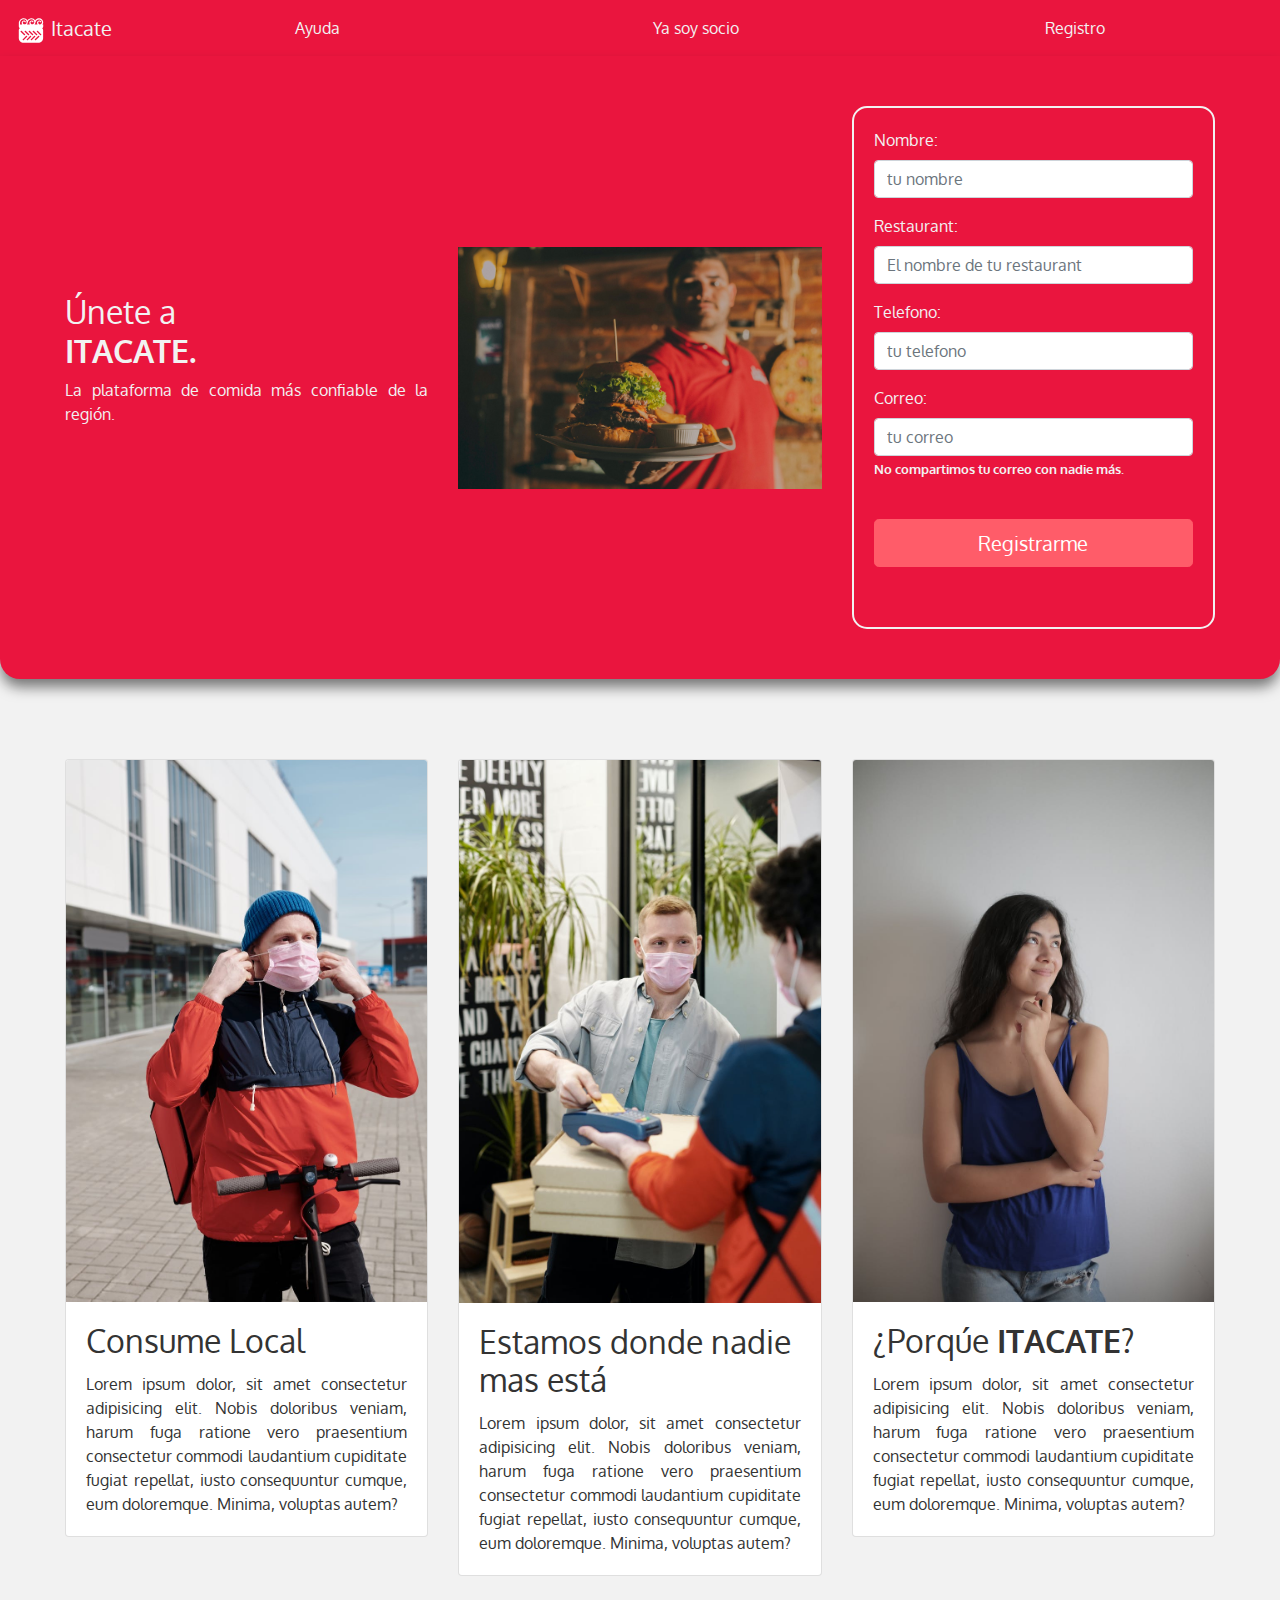
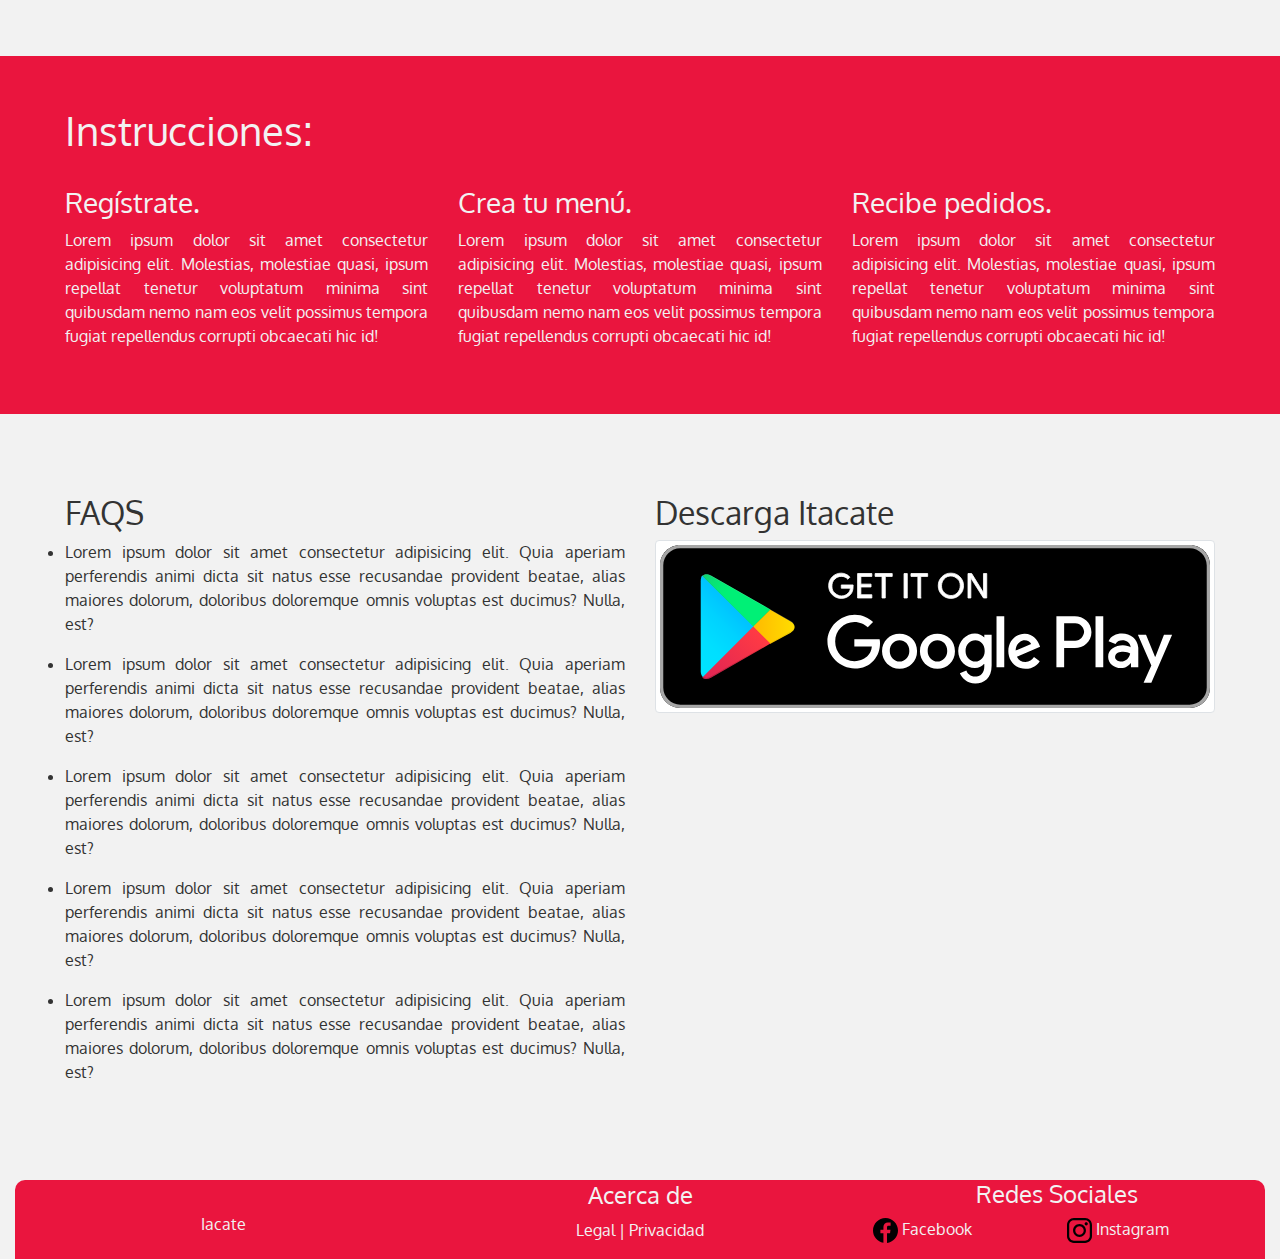
==== index.html @ 1878cca2 "primer commit" ====
<!DOCTYPE html>
<html lang="en">

<head>
    <meta charset="UTF-8" />
    <meta name="viewport" content="width=device-width, initial-scale=1, shrink-to-fit=no" />
    <title>Itacate Socio</title>
    <link rel="stylesheet" href="/css/master.css" />
    <link rel="shortcut icon" href="/assets/ico/favicon.png" type="image/x-icon" />
    <link href="https://fonts.googleapis.com/css2?family=Oxygen&display=swap" rel="stylesheet" />
    <link rel="stylesheet" href="./libs/bootstrap.min.css" />
</head>

<body>
    <div class="container-fluid">
        <header class="header row">
            <nav class="navbar navbar-expand-lg">
                <picture class="logo navbar-brand">
                    <img src="./assets/ico/itacate-18.svg" alt="" width="30">
                    Itacate </picture>
                <button class="navbar-toggler" type="button" data-toggle="collapse" data-target="#navbarNav"
                    aria-controls="navbarNav" aria-expanded="false" aria-label="Toggle navigation">
                    <img src="./assets/ico/itacate-18.svg" alt="" width="50" height="50" class="navbar-toggler-icon" />
                </button>
                <div class="collapse navbar-collapse" id="navbarNav">
                    <ul class="menu navbar-nav">
                        <li class="nav-item"><a class="nav-link" href="#instruccion"> Ayuda </a></li>
                        <li class="nav-item">
                            <a class="nav-link" href="./pages/login.html"> Ya soy socio </a>
                        </li>
                        <li class="nav-item">
                            <a class="nav-link" href="#registro"> Registro </a>
                        </li>
                    </ul>
                </div>
            </nav>
        </header>
        <section class="section somos row">
            <!-- <span> <img src="./assets/ico/itacate-01.svg" alt="" height="10"> </span>
            <div class="w-100"></div> -->
            <article class="unete col-12 col-lg-4">
                <h2 class="unete_titlulo">
                    Únete a <br />
                    <strong>ITACATE.</strong>
                </h2>
                <p>La plataforma de comida más confiable de la región.</p>
            </article>
            <picture class="hero col-12 col-lg-4">
                <img src="./assets/img/restaurant-hero.jpeg" alt="" class="img-fluid" />
            </picture>
            <article class="registro col-12 col-lg-4" id="registro">
                <form action="./register.php" method="POST">
                    <div class="form-group">
                        <label for="">Nombre:</label>
                        <input class="form-control" type="text" name="" id="" placeholder="tu nombre" required />
                    </div>
                    <div class="form-group">
                        <label for="">Restaurant:</label>
                        <input class="form-control" type="text" name="" id="" placeholder="El nombre de tu restaurant"
                            required />
                    </div>
                    <div class="form-group">
                        <label for="">Telefono:</label>
                        <input class="form-control" type="number" name="" id="" placeholder="tu telefono" required />
                    </div>
                    <div class="form-group">
                        <label for="">Correo: </label>
                        <input class="form-control" type="email" name="" id="" placeholder="tu correo" required />
                        <small id="emailHelp" class="form-text"> <strong>No compartimos tu correo con nadie
                                más.</strong></small>
                    </div>
                    <div class="form-group">
                        <button class="btn btn-primary btn-lg btn-block btn-rounded my-4 waves-effect z-depth-0">
                            Registrarme
                        </button>
                    </div>
                </form>
            </article>
        </section>
        <section class="row info" id="info">
            <article class="col-12 col-lg-4 infoW">
                <div class="card info-card">
                    <img src="./assets/img/consume.jpeg" alt="" class="infoImg img-fluid card-img-top" />
                    <div class="card-body">
                        <h2 class="card-title">Consume Local</h2>
                        <p class="card-text">
                            Lorem ipsum dolor, sit amet consectetur adipisicing elit. Nobis
                            doloribus veniam, harum fuga ratione vero praesentium
                            consectetur commodi laudantium cupiditate fugiat repellat, iusto
                            consequuntur cumque, eum doloremque. Minima, voluptas autem?
                        </p>
                    </div>
                </div>
            </article>

            <article class="col-12 col-lg-4 infoW">
                <div class="card info-card">
                    <img src="./assets/img/repartidor.jpeg" alt="" class="infoImg img-fluid card-img-top" />
                    <div class="card-body">
                        <h2 class="card-title">Estamos donde nadie mas está</h2>
                        <p class="card-text">
                            Lorem ipsum dolor, sit amet consectetur adipisicing elit. Nobis
                            doloribus veniam, harum fuga ratione vero praesentium
                            consectetur commodi laudantium cupiditate fugiat repellat, iusto
                            consequuntur cumque, eum doloremque. Minima, voluptas autem?
                        </p>
                    </div>
                </div>
            </article>

            <article class="col-12 col-lg-4 infoW">
                <div class="card info-card">
                    <img src="./assets/img/pensando.jpeg" alt="" class="infoImg img-fluid card-img-top" />
                    <div class="card-body">
                        <h2 class="card-title">¿Porqúe <strong>ITACATE</strong>?</h2>
                        <p class="card-text">
                            Lorem ipsum dolor, sit amet consectetur adipisicing elit. Nobis
                            doloribus veniam, harum fuga ratione vero praesentium
                            consectetur commodi laudantium cupiditate fugiat repellat, iusto
                            consequuntur cumque, eum doloremque. Minima, voluptas autem?
                        </p>
                    </div>
                </div>
            </article>
        </section>
        <section class="row section" id="instruccion">
            <div class="col-12">
                <h1>Instrucciones: </h1>
            </div>
            <div class="h-100"></div>
            <article class="col-12 col-lg-4">
                <img src="" alt="" />
                <h3>Regístrate.</h3>
                <p>Lorem ipsum dolor sit amet consectetur adipisicing elit. Molestias, molestiae quasi, ipsum repellat
                    tenetur voluptatum minima sint quibusdam nemo nam eos velit possimus tempora fugiat repellendus
                    corrupti obcaecati hic id!</p>
            </article>
            <article class="col-12 col-lg-4">
                <img src="" alt="" />
                <h3>Crea tu menú.</h3>
                <p>Lorem ipsum dolor sit amet consectetur adipisicing elit. Molestias, molestiae quasi, ipsum repellat
                    tenetur voluptatum minima sint quibusdam nemo nam eos velit possimus tempora fugiat repellendus
                    corrupti obcaecati hic id!</p>
            </article>
            <article class="col-12 col-lg-4">
                <img src="" alt="" />
                <h3>Recibe pedidos.</h3>
                <p>Lorem ipsum dolor sit amet consectetur adipisicing elit. Molestias, molestiae quasi, ipsum repellat
                    tenetur voluptatum minima sint quibusdam nemo nam eos velit possimus tempora fugiat repellendus
                    corrupti obcaecati hic id!</p>
            </article>
        </section>
        <section class="row section">
            <article class="col-12 col-lg-6">
                <h2>FAQS</h2>
                <ul>
                    <li>
                        <p>Lorem ipsum dolor sit amet consectetur adipisicing elit. Quia aperiam perferendis animi
                            dicta sit natus esse recusandae provident beatae, alias maiores dolorum, doloribus
                            doloremque omnis voluptas est ducimus? Nulla, est?</p>
                    </li>
                    <li>
                        <p>Lorem ipsum dolor sit amet consectetur adipisicing elit. Quia aperiam perferendis animi
                            dicta sit natus esse recusandae provident beatae, alias maiores dolorum, doloribus
                            doloremque omnis voluptas est ducimus? Nulla, est?</p>
                    </li>
                    <li>
                        <p>Lorem ipsum dolor sit amet consectetur adipisicing elit. Quia aperiam perferendis animi
                            dicta sit natus esse recusandae provident beatae, alias maiores dolorum, doloribus
                            doloremque omnis voluptas est ducimus? Nulla, est?</p>
                    </li>
                    <li>
                        <p>Lorem ipsum dolor sit amet consectetur adipisicing elit. Quia aperiam perferendis animi
                            dicta sit natus esse recusandae provident beatae, alias maiores dolorum, doloribus
                            doloremque omnis voluptas est ducimus? Nulla, est?</p>
                    </li>
                    <li>
                        <p>Lorem ipsum dolor sit amet consectetur adipisicing elit. Quia aperiam perferendis animi
                            dicta sit natus esse recusandae provident beatae, alias maiores dolorum, doloribus
                            doloremque omnis voluptas est ducimus? Nulla, est?</p>
                    </li>
                </ul>
            </article>
            <article class="col-12 col-lg-6">
                <h2>Descarga Itacate</h2>
                <img src="./assets/ico/google-play-badge.svg" alt="" class="img-thumbnail" />
            </article>
        </section>
        <footer class="footer row page-footer align-content-lg-center">
            <div class="col-12 col-lg-4 logo-footer">
                <picture>
                    <img src="" alt="" />
                    <p>Iacate</p>
                </picture>
            </div>
            <div class="col-12 col-lg-4 acerca">
                <h4>Acerca de</h4>
                <p><a href="">Legal</a> | <a href="">Privacidad</a></p>
            </div>
            <div class="col-12 col-lg-4 social">
                <h4>Redes Sociales</h4>
                <ul>
                    <li>
                        <a href="#"><img src="./assets/ico/fabeook.svg" alt="" width="25" height="25" />
                            Facebook
                        </a>
                    </li>
                    <li>
                        <a href="#"><img src="./assets/ico/instagram.svg" alt="" width="25" height="25" />
                            Instagram
                        </a>
                    </li>
                </ul>
            </div>
        </footer>
    </div>
    <script src="./libs/jquery-3.5.1.min.js"></script>
    <script src="./libs/bootstrap.min.js"></script>
</body>

</html>
---- css/master.css ----
* {
  margin: 0;
  padding: 0;
  box-sizing: border-box;
  -moz-box-sizing: border-box;
  -webkit-box-sizing: border-box;
}

body {
  background: #f2f2f2 !important;
  color: #333333 !important;
  font-size: 2rem;
  font-family: "Oxygen", sans-serif !important;
}

p {
  text-align: justify;
}

a {
  text-decoration: none;
  color: #f2f2f2;
}

.header {
  height: 20%;
  background: #ea153e;
  color: #f2f2f2;
  display: flex;
  flex-direction: row;
  align-items: center;
  justify-content: space-around;
}

.navbar {
  width: 100% !important;
  height: 100%;
}

.menu {
  width: 100%;
  height: auto;
  color: #f2f2f2;
  background: #ea153e;
}

.menu li {
  margin: 0 10px;
  width: 100%;
  height: 100%;
}

.menu li a {
  width: 100%;
  height: 100%;
  text-decoration: none;
  color: #f2f2f2;
  display: flex;
  flex-direction: column;
  align-items: center;
  justify-content: center;
}

.menu li a:hover {
  background: #ff5c69;
}

section {
  height: 100%;
  margin: 30px 0;
  padding: 50px;
}

section:nth-child(even) {
  background: #ea153e;
  color: #f2f2f2;
}

.somos {
  display: flex;
  height: 150%;
  flex-direction: row;
  align-items: center;
  justify-content: space-around;
  margin-top: 0;
  border-radius: 0 0 20px 20px;
  -webkit-box-shadow: 0px 9px 14px -1px rgba(0, 0, 0, 0.52);
  -moz-box-shadow: 0px 9px 14px -1px rgba(0, 0, 0, 0.52);
  box-shadow: 0px 9px 14px -1px rgba(0, 0, 0, 0.52);
}

.somos article form {
  border: 2px solid #f2f2f2;
  padding: 20px;
  border-radius: 15px;
  display: flex;
  flex-direction: column;
  align-items: center;
  justify-content: center;
  color: #f2f2f2;
}


.somos article form .form-group {
  width: 100% !important;
}

small {
  color: none;
  color: #f2f2f2 !important;
}

.hero img {
  width: 100%;
  height: auto;
}

.btn-primary {
  background: #ff5c69 !important;
  border-color: #ff5c69 !important;
}

.footer {
  width: 100%;
  margin: 0;
  background: #ea153e;
  color: #f2f2f2;
  border-radius: 10px 10px 0 0;
  margin: 0 !important;
  align-items: center;
  justify-content: center;
}

.logo-footer {
  width: 100%;
  height: 100%;
  display: flex;
  flex-direction: row;
  align-items: center;
  justify-content: space-evenly;
}

.acerca {
  height: 100%;
  display: flex;
  flex-direction: column;
  justify-content: space-evenly;
}

.acerca h4 {
  width: 100%;
  text-align: center;
}

.acerca p {
  width: 100%;
  text-align: center;
}

.acerca p a {
  text-decoration: none;
  color: #f2f2f2;
}

.acerca p a:hover {
  border-bottom: 1px solid #f2f2f2;
}

.social {
  height: 100%;
  display: flex;
  flex-direction: column;
  justify-content: space-evenly;
}

.social h4 {
  width: 100%;
  text-align: center;
}

.social ul {
  list-style: none;
  display: flex;
  flex-direction: row;
  align-items: center;
  justify-content: center;
}

.social ul li {
  margin: 0 10px;
  width: 100%;
  height: 100%;
}

.social ul li a {
  width: 100%;
  height: 100%;
  text-decoration: none;
  color: #f2f2f2;
}
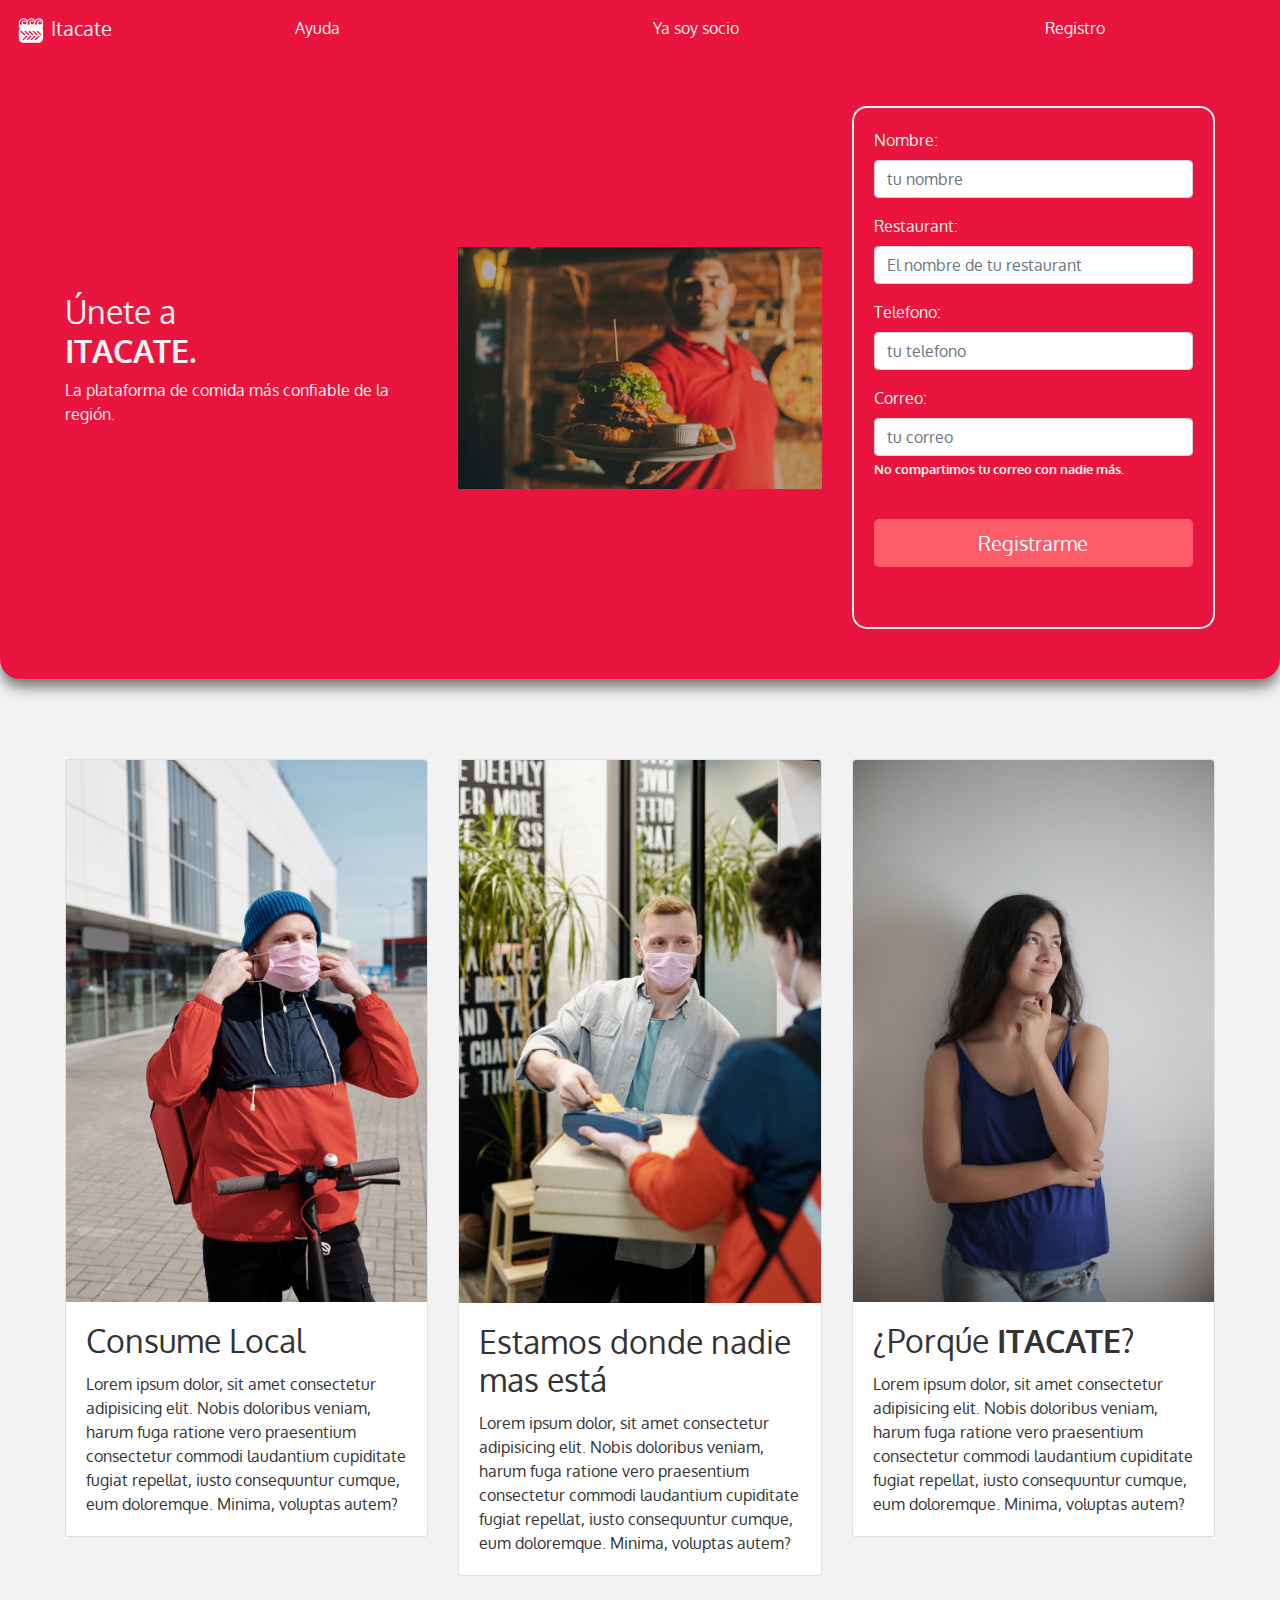
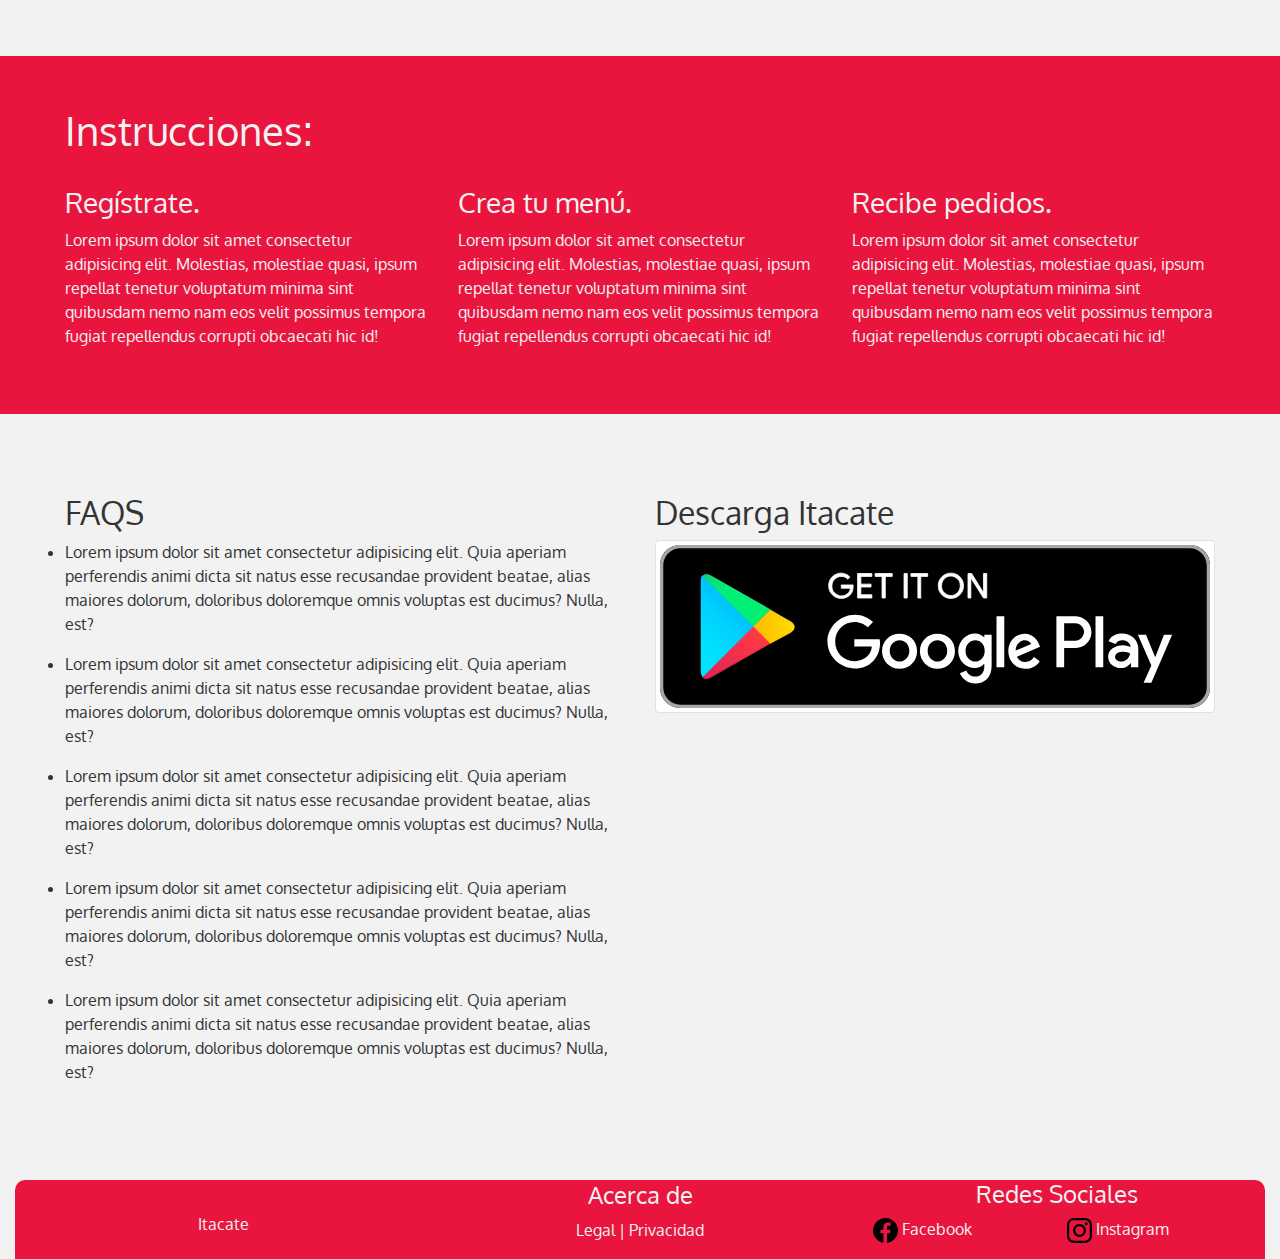
==== commit ab1a5d55: "Agregando las paginas necesarias" ====
--- a/index.html
+++ b/index.html
@@ -1,221 +1,221 @@
-<!DOCTYPE html>
-<html lang="en">
-
-<head>
-    <meta charset="UTF-8" />
-    <meta name="viewport" content="width=device-width, initial-scale=1, shrink-to-fit=no" />
-    <title>Itacate Socio</title>
-    <link rel="stylesheet" href="/css/master.css" />
-    <link rel="shortcut icon" href="/assets/ico/favicon.png" type="image/x-icon" />
-    <link href="https://fonts.googleapis.com/css2?family=Oxygen&display=swap" rel="stylesheet" />
-    <link rel="stylesheet" href="./libs/bootstrap.min.css" />
-</head>
-
-<body>
-    <div class="container-fluid">
-        <header class="header row">
-            <nav class="navbar navbar-expand-lg">
-                <picture class="logo navbar-brand">
-                    <img src="./assets/ico/itacate-18.svg" alt="" width="30">
-                    Itacate </picture>
-                <button class="navbar-toggler" type="button" data-toggle="collapse" data-target="#navbarNav"
-                    aria-controls="navbarNav" aria-expanded="false" aria-label="Toggle navigation">
-                    <img src="./assets/ico/itacate-18.svg" alt="" width="50" height="50" class="navbar-toggler-icon" />
-                </button>
-                <div class="collapse navbar-collapse" id="navbarNav">
-                    <ul class="menu navbar-nav">
-                        <li class="nav-item"><a class="nav-link" href="#instruccion"> Ayuda </a></li>
-                        <li class="nav-item">
-                            <a class="nav-link" href="./pages/login.html"> Ya soy socio </a>
-                        </li>
-                        <li class="nav-item">
-                            <a class="nav-link" href="#registro"> Registro </a>
-                        </li>
-                    </ul>
-                </div>
-            </nav>
-        </header>
-        <section class="section somos row">
-            <!-- <span> <img src="./assets/ico/itacate-01.svg" alt="" height="10"> </span>
-            <div class="w-100"></div> -->
-            <article class="unete col-12 col-lg-4">
-                <h2 class="unete_titlulo">
-                    Únete a <br />
-                    <strong>ITACATE.</strong>
-                </h2>
-                <p>La plataforma de comida más confiable de la región.</p>
-            </article>
-            <picture class="hero col-12 col-lg-4">
-                <img src="./assets/img/restaurant-hero.jpeg" alt="" class="img-fluid" />
-            </picture>
-            <article class="registro col-12 col-lg-4" id="registro">
-                <form action="./register.php" method="POST">
-                    <div class="form-group">
-                        <label for="">Nombre:</label>
-                        <input class="form-control" type="text" name="" id="" placeholder="tu nombre" required />
-                    </div>
-                    <div class="form-group">
-                        <label for="">Restaurant:</label>
-                        <input class="form-control" type="text" name="" id="" placeholder="El nombre de tu restaurant"
-                            required />
-                    </div>
-                    <div class="form-group">
-                        <label for="">Telefono:</label>
-                        <input class="form-control" type="number" name="" id="" placeholder="tu telefono" required />
-                    </div>
-                    <div class="form-group">
-                        <label for="">Correo: </label>
-                        <input class="form-control" type="email" name="" id="" placeholder="tu correo" required />
-                        <small id="emailHelp" class="form-text"> <strong>No compartimos tu correo con nadie
-                                más.</strong></small>
-                    </div>
-                    <div class="form-group">
-                        <button class="btn btn-primary btn-lg btn-block btn-rounded my-4 waves-effect z-depth-0">
-                            Registrarme
-                        </button>
-                    </div>
-                </form>
-            </article>
-        </section>
-        <section class="row info" id="info">
-            <article class="col-12 col-lg-4 infoW">
-                <div class="card info-card">
-                    <img src="./assets/img/consume.jpeg" alt="" class="infoImg img-fluid card-img-top" />
-                    <div class="card-body">
-                        <h2 class="card-title">Consume Local</h2>
-                        <p class="card-text">
-                            Lorem ipsum dolor, sit amet consectetur adipisicing elit. Nobis
-                            doloribus veniam, harum fuga ratione vero praesentium
-                            consectetur commodi laudantium cupiditate fugiat repellat, iusto
-                            consequuntur cumque, eum doloremque. Minima, voluptas autem?
-                        </p>
-                    </div>
-                </div>
-            </article>
-
-            <article class="col-12 col-lg-4 infoW">
-                <div class="card info-card">
-                    <img src="./assets/img/repartidor.jpeg" alt="" class="infoImg img-fluid card-img-top" />
-                    <div class="card-body">
-                        <h2 class="card-title">Estamos donde nadie mas está</h2>
-                        <p class="card-text">
-                            Lorem ipsum dolor, sit amet consectetur adipisicing elit. Nobis
-                            doloribus veniam, harum fuga ratione vero praesentium
-                            consectetur commodi laudantium cupiditate fugiat repellat, iusto
-                            consequuntur cumque, eum doloremque. Minima, voluptas autem?
-                        </p>
-                    </div>
-                </div>
-            </article>
-
-            <article class="col-12 col-lg-4 infoW">
-                <div class="card info-card">
-                    <img src="./assets/img/pensando.jpeg" alt="" class="infoImg img-fluid card-img-top" />
-                    <div class="card-body">
-                        <h2 class="card-title">¿Porqúe <strong>ITACATE</strong>?</h2>
-                        <p class="card-text">
-                            Lorem ipsum dolor, sit amet consectetur adipisicing elit. Nobis
-                            doloribus veniam, harum fuga ratione vero praesentium
-                            consectetur commodi laudantium cupiditate fugiat repellat, iusto
-                            consequuntur cumque, eum doloremque. Minima, voluptas autem?
-                        </p>
-                    </div>
-                </div>
-            </article>
-        </section>
-        <section class="row section" id="instruccion">
-            <div class="col-12">
-                <h1>Instrucciones: </h1>
-            </div>
-            <div class="h-100"></div>
-            <article class="col-12 col-lg-4">
-                <img src="" alt="" />
-                <h3>Regístrate.</h3>
-                <p>Lorem ipsum dolor sit amet consectetur adipisicing elit. Molestias, molestiae quasi, ipsum repellat
-                    tenetur voluptatum minima sint quibusdam nemo nam eos velit possimus tempora fugiat repellendus
-                    corrupti obcaecati hic id!</p>
-            </article>
-            <article class="col-12 col-lg-4">
-                <img src="" alt="" />
-                <h3>Crea tu menú.</h3>
-                <p>Lorem ipsum dolor sit amet consectetur adipisicing elit. Molestias, molestiae quasi, ipsum repellat
-                    tenetur voluptatum minima sint quibusdam nemo nam eos velit possimus tempora fugiat repellendus
-                    corrupti obcaecati hic id!</p>
-            </article>
-            <article class="col-12 col-lg-4">
-                <img src="" alt="" />
-                <h3>Recibe pedidos.</h3>
-                <p>Lorem ipsum dolor sit amet consectetur adipisicing elit. Molestias, molestiae quasi, ipsum repellat
-                    tenetur voluptatum minima sint quibusdam nemo nam eos velit possimus tempora fugiat repellendus
-                    corrupti obcaecati hic id!</p>
-            </article>
-        </section>
-        <section class="row section">
-            <article class="col-12 col-lg-6">
-                <h2>FAQS</h2>
-                <ul>
-                    <li>
-                        <p>Lorem ipsum dolor sit amet consectetur adipisicing elit. Quia aperiam perferendis animi
-                            dicta sit natus esse recusandae provident beatae, alias maiores dolorum, doloribus
-                            doloremque omnis voluptas est ducimus? Nulla, est?</p>
-                    </li>
-                    <li>
-                        <p>Lorem ipsum dolor sit amet consectetur adipisicing elit. Quia aperiam perferendis animi
-                            dicta sit natus esse recusandae provident beatae, alias maiores dolorum, doloribus
-                            doloremque omnis voluptas est ducimus? Nulla, est?</p>
-                    </li>
-                    <li>
-                        <p>Lorem ipsum dolor sit amet consectetur adipisicing elit. Quia aperiam perferendis animi
-                            dicta sit natus esse recusandae provident beatae, alias maiores dolorum, doloribus
-                            doloremque omnis voluptas est ducimus? Nulla, est?</p>
-                    </li>
-                    <li>
-                        <p>Lorem ipsum dolor sit amet consectetur adipisicing elit. Quia aperiam perferendis animi
-                            dicta sit natus esse recusandae provident beatae, alias maiores dolorum, doloribus
-                            doloremque omnis voluptas est ducimus? Nulla, est?</p>
-                    </li>
-                    <li>
-                        <p>Lorem ipsum dolor sit amet consectetur adipisicing elit. Quia aperiam perferendis animi
-                            dicta sit natus esse recusandae provident beatae, alias maiores dolorum, doloribus
-                            doloremque omnis voluptas est ducimus? Nulla, est?</p>
-                    </li>
-                </ul>
-            </article>
-            <article class="col-12 col-lg-6">
-                <h2>Descarga Itacate</h2>
-                <img src="./assets/ico/google-play-badge.svg" alt="" class="img-thumbnail" />
-            </article>
-        </section>
-        <footer class="footer row page-footer align-content-lg-center">
-            <div class="col-12 col-lg-4 logo-footer">
-                <picture>
-                    <img src="" alt="" />
-                    <p>Iacate</p>
-                </picture>
-            </div>
-            <div class="col-12 col-lg-4 acerca">
-                <h4>Acerca de</h4>
-                <p><a href="">Legal</a> | <a href="">Privacidad</a></p>
-            </div>
-            <div class="col-12 col-lg-4 social">
-                <h4>Redes Sociales</h4>
-                <ul>
-                    <li>
-                        <a href="#"><img src="./assets/ico/fabeook.svg" alt="" width="25" height="25" />
-                            Facebook
-                        </a>
-                    </li>
-                    <li>
-                        <a href="#"><img src="./assets/ico/instagram.svg" alt="" width="25" height="25" />
-                            Instagram
-                        </a>
-                    </li>
-                </ul>
-            </div>
-        </footer>
-    </div>
-    <script src="./libs/jquery-3.5.1.min.js"></script>
-    <script src="./libs/bootstrap.min.js"></script>
-</body>
-
+<!DOCTYPE html>
+<html lang="en">
+
+<head>
+    <meta charset="UTF-8" />
+    <meta name="viewport" content="width=device-width, initial-scale=1, shrink-to-fit=no" />
+    <title>Itacate Socio</title>
+    <link rel="stylesheet" href="./css/master.css" />
+    <link rel="shortcut icon" href="./assets/ico/favicon.png" type="image/x-icon" />
+    <link href="https://fonts.googleapis.com/css2?family=Oxygen&display=swap" rel="stylesheet" />
+    <link rel="stylesheet" href="./libs/bootstrap.min.css" />
+</head>
+
+<body>
+    <div class="container-fluid">
+        <header class="header row">
+            <nav class="navbar navbar-expand-lg">
+                <picture class="logo navbar-brand">
+                    <img src="./assets/ico/itacate-18.svg" alt="" width="30">
+                    Itacate </picture>
+                <button class="navbar-toggler" type="button" data-toggle="collapse" data-target="#navbarNav"
+                    aria-controls="navbarNav" aria-expanded="false" aria-label="Toggle navigation">
+                    <img src="./assets/ico/itacate-18.svg" alt="" width="50" height="50" class="navbar-toggler-icon" />
+                </button>
+                <div class="collapse navbar-collapse" id="navbarNav">
+                    <ul class="menu navbar-nav">
+                        <li class="nav-item"><a class="nav-link" href="#instruccion"> Ayuda </a></li>
+                        <li class="nav-item">
+                            <a class="nav-link" href="./pages/login.html"> Ya soy socio </a>
+                        </li>
+                        <li class="nav-item">
+                            <a class="nav-link" href="#registro"> Registro </a>
+                        </li>
+                    </ul>
+                </div>
+            </nav>
+        </header>
+        <section class="section somos row">
+            <!-- <span> <img src="./assets/ico/itacate-01.svg" alt="" height="10"> </span>
+            <div class="w-100"></div> -->
+            <article class="unete col-12 col-lg-4">
+                <h2 class="unete_titlulo">
+                    Únete a <br />
+                    <strong>ITACATE.</strong>
+                </h2>
+                <p>La plataforma de comida más confiable de la región.</p>
+            </article>
+            <picture class="hero col-12 col-lg-4">
+                <img src="./assets/img/restaurant-hero.jpeg" alt="" class="img-fluid" />
+            </picture>
+            <article class="registro col-12 col-lg-4" id="registro">
+                <form action="./register.php" method="POST">
+                    <div class="form-group">
+                        <label for="">Nombre:</label>
+                        <input class="form-control" type="text" name="" id="" placeholder="tu nombre" required />
+                    </div>
+                    <div class="form-group">
+                        <label for="">Restaurant:</label>
+                        <input class="form-control" type="text" name="" id="" placeholder="El nombre de tu restaurant"
+                            required />
+                    </div>
+                    <div class="form-group">
+                        <label for="">Telefono:</label>
+                        <input class="form-control" type="number" name="" id="" placeholder="tu telefono" required />
+                    </div>
+                    <div class="form-group">
+                        <label for="">Correo: </label>
+                        <input class="form-control" type="email" name="" id="" placeholder="tu correo" required />
+                        <small id="emailHelp" class="form-text"> <strong>No compartimos tu correo con nadie
+                                más.</strong></small>
+                    </div>
+                    <div class="form-group">
+                        <button class="btn btn-primary btn-lg btn-block btn-rounded my-4 waves-effect z-depth-0">
+                            Registrarme
+                        </button>
+                    </div>
+                </form>
+            </article>
+        </section>
+        <section class="row info" id="info">
+            <article class="col-12 col-lg-4 infoW">
+                <div class="card info-card">
+                    <img src="./assets/img/consume.jpeg" alt="" class="infoImg img-fluid card-img-top" />
+                    <div class="card-body">
+                        <h2 class="card-title">Consume Local</h2>
+                        <p class="card-text">
+                            Lorem ipsum dolor, sit amet consectetur adipisicing elit. Nobis
+                            doloribus veniam, harum fuga ratione vero praesentium
+                            consectetur commodi laudantium cupiditate fugiat repellat, iusto
+                            consequuntur cumque, eum doloremque. Minima, voluptas autem?
+                        </p>
+                    </div>
+                </div>
+            </article>
+
+            <article class="col-12 col-lg-4 infoW">
+                <div class="card info-card">
+                    <img src="./assets/img/repartidor.jpeg" alt="" class="infoImg img-fluid card-img-top" />
+                    <div class="card-body">
+                        <h2 class="card-title">Estamos donde nadie mas está</h2>
+                        <p class="card-text">
+                            Lorem ipsum dolor, sit amet consectetur adipisicing elit. Nobis
+                            doloribus veniam, harum fuga ratione vero praesentium
+                            consectetur commodi laudantium cupiditate fugiat repellat, iusto
+                            consequuntur cumque, eum doloremque. Minima, voluptas autem?
+                        </p>
+                    </div>
+                </div>
+            </article>
+
+            <article class="col-12 col-lg-4 infoW">
+                <div class="card info-card">
+                    <img src="./assets/img/pensando.jpeg" alt="" class="infoImg img-fluid card-img-top" />
+                    <div class="card-body">
+                        <h2 class="card-title">¿Porqúe <strong>ITACATE</strong>?</h2>
+                        <p class="card-text">
+                            Lorem ipsum dolor, sit amet consectetur adipisicing elit. Nobis
+                            doloribus veniam, harum fuga ratione vero praesentium
+                            consectetur commodi laudantium cupiditate fugiat repellat, iusto
+                            consequuntur cumque, eum doloremque. Minima, voluptas autem?
+                        </p>
+                    </div>
+                </div>
+            </article>
+        </section>
+        <section class="row section" id="instruccion">
+            <div class="col-12">
+                <h1>Instrucciones: </h1>
+            </div>
+            <div class="h-100"></div>
+            <article class="col-12 col-lg-4">
+                <img src="" alt="" />
+                <h3>Regístrate.</h3>
+                <p>Lorem ipsum dolor sit amet consectetur adipisicing elit. Molestias, molestiae quasi, ipsum repellat
+                    tenetur voluptatum minima sint quibusdam nemo nam eos velit possimus tempora fugiat repellendus
+                    corrupti obcaecati hic id!</p>
+            </article>
+            <article class="col-12 col-lg-4">
+                <img src="" alt="" />
+                <h3>Crea tu menú.</h3>
+                <p>Lorem ipsum dolor sit amet consectetur adipisicing elit. Molestias, molestiae quasi, ipsum repellat
+                    tenetur voluptatum minima sint quibusdam nemo nam eos velit possimus tempora fugiat repellendus
+                    corrupti obcaecati hic id!</p>
+            </article>
+            <article class="col-12 col-lg-4">
+                <img src="" alt="" />
+                <h3>Recibe pedidos.</h3>
+                <p>Lorem ipsum dolor sit amet consectetur adipisicing elit. Molestias, molestiae quasi, ipsum repellat
+                    tenetur voluptatum minima sint quibusdam nemo nam eos velit possimus tempora fugiat repellendus
+                    corrupti obcaecati hic id!</p>
+            </article>
+        </section>
+        <section class="row section">
+            <article class="col-12 col-lg-6">
+                <h2>FAQS</h2>
+                <ul>
+                    <li>
+                        <p>Lorem ipsum dolor sit amet consectetur adipisicing elit. Quia aperiam perferendis animi
+                            dicta sit natus esse recusandae provident beatae, alias maiores dolorum, doloribus
+                            doloremque omnis voluptas est ducimus? Nulla, est?</p>
+                    </li>
+                    <li>
+                        <p>Lorem ipsum dolor sit amet consectetur adipisicing elit. Quia aperiam perferendis animi
+                            dicta sit natus esse recusandae provident beatae, alias maiores dolorum, doloribus
+                            doloremque omnis voluptas est ducimus? Nulla, est?</p>
+                    </li>
+                    <li>
+                        <p>Lorem ipsum dolor sit amet consectetur adipisicing elit. Quia aperiam perferendis animi
+                            dicta sit natus esse recusandae provident beatae, alias maiores dolorum, doloribus
+                            doloremque omnis voluptas est ducimus? Nulla, est?</p>
+                    </li>
+                    <li>
+                        <p>Lorem ipsum dolor sit amet consectetur adipisicing elit. Quia aperiam perferendis animi
+                            dicta sit natus esse recusandae provident beatae, alias maiores dolorum, doloribus
+                            doloremque omnis voluptas est ducimus? Nulla, est?</p>
+                    </li>
+                    <li>
+                        <p>Lorem ipsum dolor sit amet consectetur adipisicing elit. Quia aperiam perferendis animi
+                            dicta sit natus esse recusandae provident beatae, alias maiores dolorum, doloribus
+                            doloremque omnis voluptas est ducimus? Nulla, est?</p>
+                    </li>
+                </ul>
+            </article>
+            <article class="col-12 col-lg-6">
+                <h2>Descarga Itacate</h2>
+                <img src="./assets/ico/google-play-badge.svg" alt="" class="img-thumbnail" />
+            </article>
+        </section>
+        <footer class="footer row page-footer align-content-lg-center">
+            <div class="col-12 col-lg-4 logo-footer">
+                <picture>
+                    <img src="" alt="" />
+                    <p>Itacate</p>
+                </picture>
+            </div>
+            <div class="col-12 col-lg-4 acerca">
+                <h4>Acerca de</h4>
+                <p><a href="">Legal</a> | <a href="">Privacidad</a></p>
+            </div>
+            <div class="col-12 col-lg-4 social">
+                <h4>Redes Sociales</h4>
+                <ul>
+                    <li>
+                        <a href="#"><img src="./assets/ico/fabeook.svg" alt="" width="25" height="25" />
+                            Facebook
+                        </a>
+                    </li>
+                    <li>
+                        <a href="#"><img src="./assets/ico/instagram.svg" alt="" width="25" height="25" />
+                            Instagram
+                        </a>
+                    </li>
+                </ul>
+            </div>
+        </footer>
+    </div>
+    <script src="./libs/jquery-3.5.1.min.js"></script>
+    <script src="./libs/bootstrap.min.js"></script>
+</body>
+
 </html>--- a/css/master.css
+++ b/css/master.css
@@ -1,200 +1,205 @@
-* {
-  margin: 0;
-  padding: 0;
-  box-sizing: border-box;
-  -moz-box-sizing: border-box;
-  -webkit-box-sizing: border-box;
-}
-
-body {
-  background: #f2f2f2 !important;
-  color: #333333 !important;
-  font-size: 2rem;
-  font-family: "Oxygen", sans-serif !important;
-}
-
-p {
-  text-align: justify;
-}
-
-a {
-  text-decoration: none;
-  color: #f2f2f2;
-}
-
-.header {
-  height: 20%;
-  background: #ea153e;
-  color: #f2f2f2;
-  display: flex;
-  flex-direction: row;
-  align-items: center;
-  justify-content: space-around;
-}
-
-.navbar {
-  width: 100% !important;
-  height: 100%;
-}
-
-.menu {
-  width: 100%;
-  height: auto;
-  color: #f2f2f2;
-  background: #ea153e;
-}
-
-.menu li {
-  margin: 0 10px;
-  width: 100%;
-  height: 100%;
-}
-
-.menu li a {
-  width: 100%;
-  height: 100%;
-  text-decoration: none;
-  color: #f2f2f2;
-  display: flex;
-  flex-direction: column;
-  align-items: center;
-  justify-content: center;
-}
-
-.menu li a:hover {
-  background: #ff5c69;
-}
-
-section {
-  height: 100%;
-  margin: 30px 0;
-  padding: 50px;
-}
-
-section:nth-child(even) {
-  background: #ea153e;
-  color: #f2f2f2;
-}
-
-.somos {
-  display: flex;
-  height: 150%;
-  flex-direction: row;
-  align-items: center;
-  justify-content: space-around;
-  margin-top: 0;
-  border-radius: 0 0 20px 20px;
-  -webkit-box-shadow: 0px 9px 14px -1px rgba(0, 0, 0, 0.52);
-  -moz-box-shadow: 0px 9px 14px -1px rgba(0, 0, 0, 0.52);
-  box-shadow: 0px 9px 14px -1px rgba(0, 0, 0, 0.52);
-}
-
-.somos article form {
-  border: 2px solid #f2f2f2;
-  padding: 20px;
-  border-radius: 15px;
-  display: flex;
-  flex-direction: column;
-  align-items: center;
-  justify-content: center;
-  color: #f2f2f2;
-}
-
-
-.somos article form .form-group {
-  width: 100% !important;
-}
-
-small {
-  color: none;
-  color: #f2f2f2 !important;
-}
-
-.hero img {
-  width: 100%;
-  height: auto;
-}
-
-.btn-primary {
-  background: #ff5c69 !important;
-  border-color: #ff5c69 !important;
-}
-
-.footer {
-  width: 100%;
-  margin: 0;
-  background: #ea153e;
-  color: #f2f2f2;
-  border-radius: 10px 10px 0 0;
-  margin: 0 !important;
-  align-items: center;
-  justify-content: center;
-}
-
-.logo-footer {
-  width: 100%;
-  height: 100%;
-  display: flex;
-  flex-direction: row;
-  align-items: center;
-  justify-content: space-evenly;
-}
-
-.acerca {
-  height: 100%;
-  display: flex;
-  flex-direction: column;
-  justify-content: space-evenly;
-}
-
-.acerca h4 {
-  width: 100%;
-  text-align: center;
-}
-
-.acerca p {
-  width: 100%;
-  text-align: center;
-}
-
-.acerca p a {
-  text-decoration: none;
-  color: #f2f2f2;
-}
-
-.acerca p a:hover {
-  border-bottom: 1px solid #f2f2f2;
-}
-
-.social {
-  height: 100%;
-  display: flex;
-  flex-direction: column;
-  justify-content: space-evenly;
-}
-
-.social h4 {
-  width: 100%;
-  text-align: center;
-}
-
-.social ul {
-  list-style: none;
-  display: flex;
-  flex-direction: row;
-  align-items: center;
-  justify-content: center;
-}
-
-.social ul li {
-  margin: 0 10px;
-  width: 100%;
-  height: 100%;
-}
-
-.social ul li a {
-  width: 100%;
-  height: 100%;
-  text-decoration: none;
-  color: #f2f2f2;
+* {
+  margin: 0;
+  padding: 0;
+  box-sizing: border-box;
+  -moz-box-sizing: border-box;
+  -webkit-box-sizing: border-box;
+}
+body {
+  background: #f2f2f2 !important;
+  color: #333333 !important;
+  font-size: 2rem;
+  font-family: "Oxygen", sans-serif !important;
+}
+
+/* p {
+  
+  text-align: justify;
+  background: #f2f2f2 !important;
+  color: #333333 !important;
+  font-size: 2rem;
+  font-family: "Oxygen", sans-serif !important;
+} */
+
+
+a {
+  text-decoration: none;
+  color: #f2f2f2;
+}
+
+.header {
+  height: 20%;
+  background: #ea153e;
+  color: #f2f2f2;
+  display: flex;
+  flex-direction: row;
+  align-items: center;
+  justify-content: space-around;
+}
+
+.navbar {
+  width: 100% !important;
+  height: 100%;
+}
+
+.menu {
+  width: 100%;
+  height: auto;
+  color: #f2f2f2;
+  background: #ea153e;
+}
+
+.menu li {
+  margin: 0 10px;
+  width: 100%;
+  height: 100%;
+}
+
+.menu li a {
+  width: 100%;
+  height: 100%;
+  text-decoration: none;
+  color: #f2f2f2;
+  display: flex;
+  flex-direction: column;
+  align-items: center;
+  justify-content: center;
+}
+
+.menu li a:hover {
+  background: #ff5c69;
+}
+
+section {
+  height: 100%;
+  margin: 30px 0;
+  padding: 50px;
+}
+
+section:nth-child(even) {
+  background: #ea153e;
+  color: #f2f2f2;
+}
+
+.somos {
+  display: flex;
+  height: 150%;
+  flex-direction: row;
+  align-items: center;
+  justify-content: space-around;
+  margin-top: 0;
+  border-radius: 0 0 20px 20px;
+  -webkit-box-shadow: 0px 9px 14px -1px rgba(0, 0, 0, 0.52);
+  -moz-box-shadow: 0px 9px 14px -1px rgba(0, 0, 0, 0.52);
+  box-shadow: 0px 9px 14px -1px rgba(0, 0, 0, 0.52);
+}
+
+.somos article form {
+  border: 2px solid #f2f2f2;
+  padding: 20px;
+  border-radius: 15px;
+  display: flex;
+  flex-direction: column;
+  align-items: center;
+  justify-content: center;
+  color: #f2f2f2;
+}
+
+
+.somos article form .form-group {
+  width: 100% !important;
+}
+
+small {
+  color: none;
+  color: #f2f2f2 !important;
+}
+
+.hero img {
+  width: 100%;
+  height: auto;
+}
+
+.btn-primary {
+  background: #ff5c69 !important;
+  border-color: #ff5c69 !important;
+}
+
+.footer {
+  width: 100%;
+  margin: 0;
+  background: #ea153e;
+  color: #f2f2f2;
+  border-radius: 10px 10px 0 0;
+  margin: 0 !important;
+  align-items: center;
+  justify-content: center;
+}
+
+.logo-footer {
+  width: 100%;
+  height: 100%;
+  display: flex;
+  flex-direction: row;
+  align-items: center;
+  justify-content: space-evenly;
+}
+
+.acerca {
+  height: 100%;
+  display: flex;
+  flex-direction: column;
+  justify-content: space-evenly;
+}
+
+.acerca h4 {
+  width: 100%;
+  text-align: center;
+}
+
+.acerca p {
+  width: 100%;
+  text-align: center;
+}
+
+.acerca p a {
+  text-decoration: none;
+  color: #f2f2f2;
+}
+
+.acerca p a:hover {
+  border-bottom: 1px solid #f2f2f2;
+}
+
+.social {
+  height: 100%;
+  display: flex;
+  flex-direction: column;
+  justify-content: space-evenly;
+}
+
+.social h4 {
+  width: 100%;
+  text-align: center;
+}
+
+.social ul {
+  list-style: none;
+  display: flex;
+  flex-direction: row;
+  align-items: center;
+  justify-content: center;
+}
+
+.social ul li {
+  margin: 0 10px;
+  width: 100%;
+  height: 100%;
+}
+
+.social ul li a {
+  width: 100%;
+  height: 100%;
+  text-decoration: none;
+  color: #f2f2f2;
 }